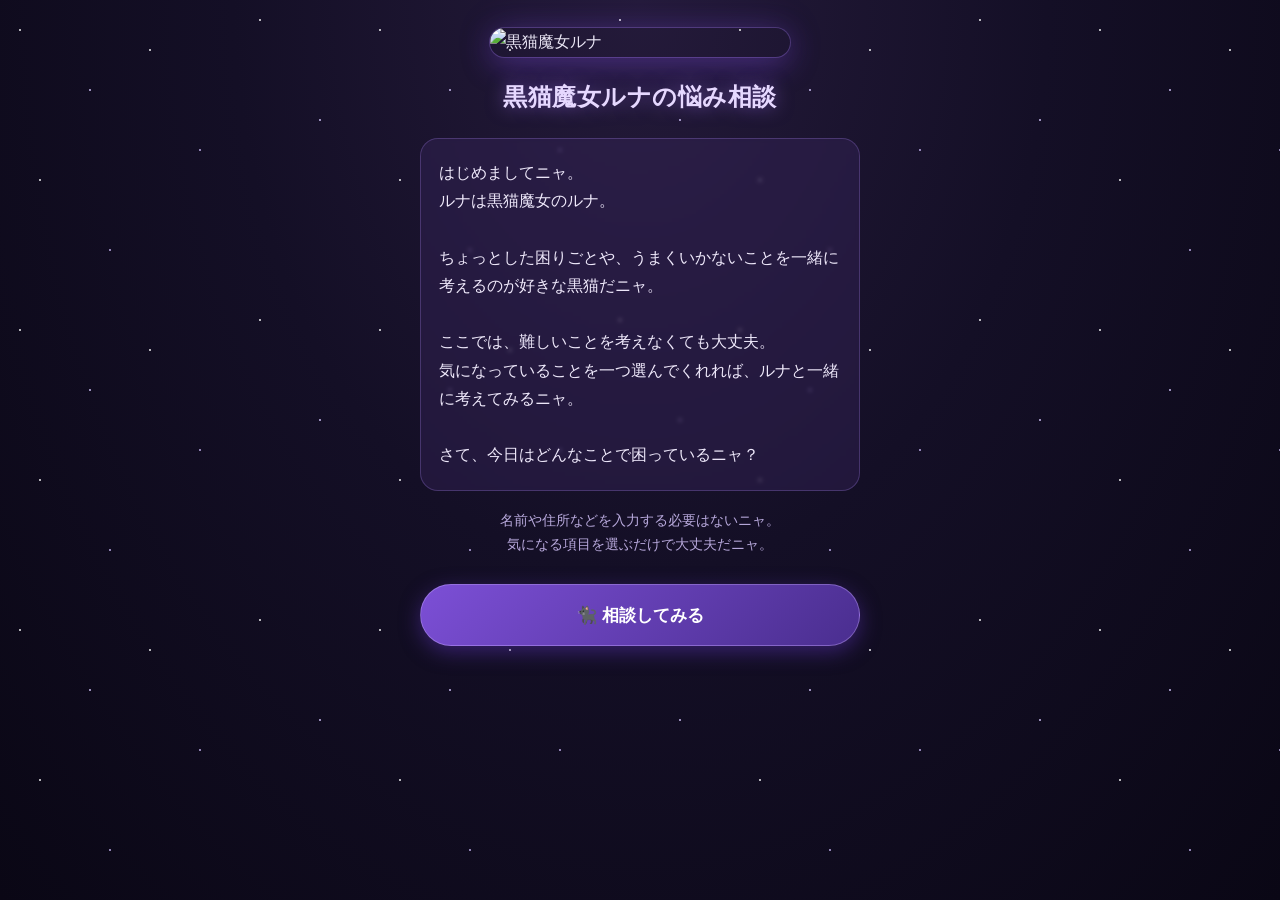
==== index.html @ 9d2d308d "Add files via upload" ====
<!DOCTYPE html>
<html lang="ja">
<head>
<meta charset="UTF-8">
<meta name="viewport" content="width=device-width, initial-scale=1.0, maximum-scale=1.0, user-scalable=no">
<title>黒猫魔女ルナの悩み相談</title>
<link rel="stylesheet" href="style.css">
</head>
<body>

<div class="stars"></div>

<main class="app">

  <!-- ==================== 最初の画面 ==================== -->
  <section id="screen-home" class="screen active">

    <div class="luna-image-wrap">
      <img src="images/luna.png" alt="黒猫魔女ルナ" class="luna-image">
    </div>

    <h1 class="app-title">黒猫魔女ルナの悩み相談</h1>

    <div class="intro-box">
      <p>はじめましてニャ。<br>
      ルナは黒猫魔女のルナ。<br><br>
      ちょっとした困りごとや、うまくいかないことを一緒に考えるのが好きな黒猫だニャ。<br><br>
      ここでは、難しいことを考えなくても大丈夫。<br>
      気になっていることを一つ選んでくれれば、ルナと一緒に考えてみるニャ。<br><br>
      さて、今日はどんなことで困っているニャ？</p>
    </div>

    <p class="privacy-note">名前や住所などを入力する必要はないニャ。<br>気になる項目を選ぶだけで大丈夫だニャ。</p>

    <button id="btn-start" class="btn-primary">🐈‍⬛ 相談してみる</button>

  </section>

  <!-- ==================== 相談開始画面 ==================== -->
  <section id="screen-topics" class="screen">

    <h2 class="topics-title">今日はどんなことで困っているニャ？</h2>

    <div class="topics-list" id="topics-list">
      <!-- ボタンは script.js で生成 -->
    </div>

    <button id="btn-back" class="btn-secondary">← もどる</button>

  </section>

  <!-- ==================== 回答画面 ==================== -->
  <section id="screen-response" class="screen">

    <div class="response-luna-wrap">
      <img src="images/luna.png" alt="黒猫魔女ルナ" class="response-luna-image">
    </div>

    <h2 class="response-worry-title" id="response-worry-title"></h2>

    <div class="response-box" id="response-box"></div>

    <div class="response-buttons">
      <button id="btn-response-more" class="btn-primary-outline">もう少し詳しく相談する</button>
      <button id="btn-response-back" class="btn-secondary">← もどる</button>
      <button id="btn-response-home" class="btn-secondary">最初から相談する</button>
    </div>

  </section>

  <!-- ==================== 深掘り選択肢画面 ==================== -->
  <section id="screen-followup" class="screen">

    <div class="response-luna-wrap">
      <img src="images/luna.png" alt="黒猫魔女ルナ" class="response-luna-image">
    </div>

    <h2 class="topics-title">もう少し詳しく相談してみるニャ</h2>

    <div class="topics-list" id="followup-list">
      <!-- ボタンは script.js で生成 -->
    </div>

    <button id="btn-followup-back" class="btn-secondary">← もどる</button>

  </section>

  <!-- ==================== 深掘り追加回答画面 ==================== -->
  <section id="screen-followup-response" class="screen">

    <div class="response-luna-wrap">
      <img src="images/luna.png" alt="黒猫魔女ルナ" class="response-luna-image">
    </div>

    <h2 class="response-worry-title" id="followup-response-title"></h2>

    <div class="response-box" id="followup-response-box"></div>

    <div class="response-buttons">
      <button id="btn-followupresponse-back" class="btn-secondary">← 選択肢に戻る</button>
      <button id="btn-followupresponse-first" class="btn-secondary">最初の回答に戻る</button>
      <button id="btn-followupresponse-home" class="btn-secondary">最初から相談する</button>
    </div>

  </section>

</main>

<script src="script.js"></script>
</body>
</html>
---- style.css ----
* {
  box-sizing: border-box;
  margin: 0;
  padding: 0;
}

html, body {
  width: 100%;
  overflow-x: hidden;
}

body {
  min-height: 100vh;
  background: radial-gradient(ellipse at top, #241a3a 0%, #140f26 45%, #0a0715 100%);
  color: #eae6f5;
  font-family: "Hiragino Kaku Gothic ProN", "Hiragino Sans", "Yu Gothic", Meiryo, sans-serif;
  position: relative;
  line-height: 1.8;
}

/* ---------- 背景の星 ---------- */
.stars {
  position: fixed;
  inset: 0;
  z-index: 0;
  pointer-events: none;
  background-image:
    radial-gradient(1.5px 1.5px at 20px 30px, #ffffff 100%, transparent),
    radial-gradient(1px 1px at 90px 90px, #d8c9ff 100%, transparent),
    radial-gradient(1.5px 1.5px at 150px 50px, #ffffff 100%, transparent),
    radial-gradient(1px 1px at 200px 150px, #c9b8f5 100%, transparent),
    radial-gradient(1.5px 1.5px at 260px 20px, #ffffff 100%, transparent),
    radial-gradient(1px 1px at 320px 120px, #d8c9ff 100%, transparent),
    radial-gradient(1.5px 1.5px at 40px 180px, #ffffff 100%, transparent),
    radial-gradient(1px 1px at 110px 250px, #c9b8f5 100%, transparent);
  background-repeat: repeat;
  background-size: 360px 300px;
  opacity: 0.7;
}

.app {
  position: relative;
  z-index: 1;
  max-width: 480px;
  margin: 0 auto;
  padding: 28px 20px 48px;
  min-height: 100vh;
}

/* ---------- 画面切り替え ---------- */
.screen {
  display: none;
}
.screen.active {
  display: block;
  animation: fadeIn 0.4s ease;
}
@keyframes fadeIn {
  from { opacity: 0; transform: translateY(8px); }
  to { opacity: 1; transform: translateY(0); }
}

/* ---------- ホーム画面 ---------- */
.luna-image-wrap {
  display: flex;
  justify-content: center;
  margin-bottom: 18px;
}

.luna-image {
  width: 78%;
  max-width: 300px;
  border-radius: 20px;
  box-shadow: 0 0 0 1px rgba(180, 140, 255, 0.25),
              0 8px 30px rgba(120, 70, 220, 0.35),
              0 0 40px rgba(150, 100, 255, 0.15);
}

.app-title {
  text-align: center;
  font-size: 1.5rem;
  font-weight: 700;
  color: #e6d8ff;
  letter-spacing: 0.02em;
  margin-bottom: 20px;
  text-shadow: 0 0 18px rgba(170, 120, 255, 0.5);
}

.intro-box {
  background: rgba(60, 40, 100, 0.35);
  border: 1px solid rgba(180, 140, 255, 0.25);
  border-radius: 18px;
  padding: 20px 18px;
  font-size: 0.98rem;
  color: #efe9fb;
  margin-bottom: 18px;
  backdrop-filter: blur(2px);
}

.privacy-note {
  text-align: center;
  font-size: 0.85rem;
  color: #b7a8db;
  margin-bottom: 26px;
}

/* ---------- ボタン共通 ---------- */
.btn-primary {
  display: block;
  width: 100%;
  padding: 18px 16px;
  font-size: 1.08rem;
  font-weight: 700;
  color: #fff;
  background: linear-gradient(135deg, #7c4fd6, #4a2e8f);
  border: 1px solid rgba(200, 170, 255, 0.4);
  border-radius: 999px;
  box-shadow: 0 6px 20px rgba(90, 50, 180, 0.5);
  cursor: pointer;
  transition: transform 0.15s ease, box-shadow 0.15s ease;
  -webkit-tap-highlight-color: transparent;
}
.btn-primary:active {
  transform: scale(0.97);
  box-shadow: 0 3px 12px rgba(90, 50, 180, 0.5);
}

.btn-secondary {
  display: block;
  width: 100%;
  margin-top: 24px;
  padding: 14px 16px;
  font-size: 0.95rem;
  font-weight: 600;
  color: #cfc0f2;
  background: transparent;
  border: 1px solid rgba(180, 140, 255, 0.35);
  border-radius: 999px;
  cursor: pointer;
  -webkit-tap-highlight-color: transparent;
}
.btn-secondary:active {
  background: rgba(120, 80, 200, 0.15);
}

/* ---------- 相談トピック画面 ---------- */
.topics-title {
  text-align: center;
  font-size: 1.15rem;
  font-weight: 700;
  color: #e6d8ff;
  margin: 6px 0 22px;
  text-shadow: 0 0 14px rgba(170, 120, 255, 0.4);
}

.topics-list {
  display: flex;
  flex-direction: column;
  gap: 12px;
}

.topic-btn {
  width: 100%;
  text-align: left;
  padding: 15px 18px;
  font-size: 0.96rem;
  color: #f0eaff;
  background: rgba(50, 34, 90, 0.55);
  border: 1px solid rgba(160, 120, 240, 0.28);
  border-radius: 14px;
  cursor: pointer;
  transition: background 0.15s ease, transform 0.1s ease;
  -webkit-tap-highlight-color: transparent;
}

.topic-btn:active {
  background: rgba(110, 70, 200, 0.5);
  transform: scale(0.98);
}

.topic-btn .num {
  color: #b899ff;
  margin-right: 8px;
  font-weight: 700;
}

/* ---------- 回答画面 ---------- */
.response-luna-wrap {
  display: flex;
  justify-content: center;
  margin-bottom: 14px;
}

.response-luna-image {
  width: 46%;
  max-width: 160px;
  border-radius: 16px;
  box-shadow: 0 0 0 1px rgba(180, 140, 255, 0.25),
              0 6px 22px rgba(120, 70, 220, 0.35),
              0 0 30px rgba(150, 100, 255, 0.15);
}

.response-worry-title {
  text-align: center;
  font-size: 1.08rem;
  font-weight: 700;
  color: #d8c4ff;
  margin-bottom: 16px;
  padding: 0 6px;
}

.response-box {
  background: rgba(60, 40, 100, 0.35);
  border: 1px solid rgba(180, 140, 255, 0.25);
  border-radius: 18px;
  padding: 20px 18px;
  font-size: 0.96rem;
  color: #efe9fb;
  margin-bottom: 24px;
  backdrop-filter: blur(2px);
}

.response-box p {
  margin-bottom: 14px;
}
.response-box p:last-child {
  margin-bottom: 0;
}

.response-buttons {
  display: flex;
  flex-direction: column;
  gap: 12px;
}

.btn-primary-outline {
  display: block;
  width: 100%;
  padding: 16px 16px;
  font-size: 1rem;
  font-weight: 700;
  color: #e6d8ff;
  background: rgba(124, 79, 214, 0.18);
  border: 1px solid rgba(180, 140, 255, 0.45);
  border-radius: 999px;
  cursor: pointer;
  -webkit-tap-highlight-color: transparent;
  transition: transform 0.15s ease, background 0.15s ease;
}
.btn-primary-outline:active {
  transform: scale(0.97);
  background: rgba(124, 79, 214, 0.32);
}

@media (max-width: 360px) {
  .app-title { font-size: 1.32rem; }
  .topic-btn { font-size: 0.9rem; padding: 13px 14px; }
  .response-worry-title { font-size: 1rem; }
}
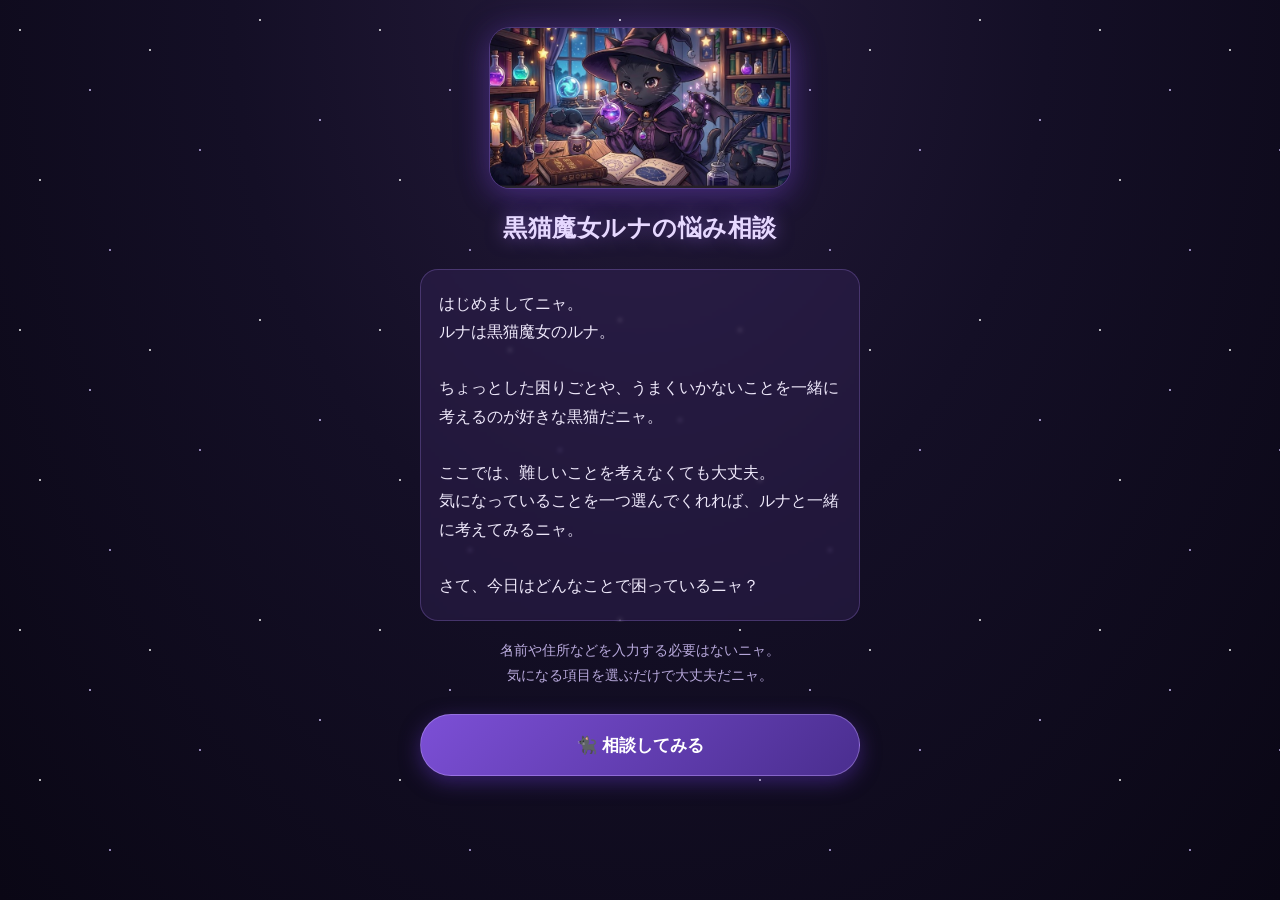
==== commit fc690f4c: "Update index.html" ====
--- a/index.html
+++ b/index.html
@@ -7,6 +7,7 @@
 <link rel="stylesheet" href="style.css">
 </head>
 <body>
+<audio id="bgm" src="tsukinokobune.mp3" loop></audio>
 
 <div class="stars"></div>
 
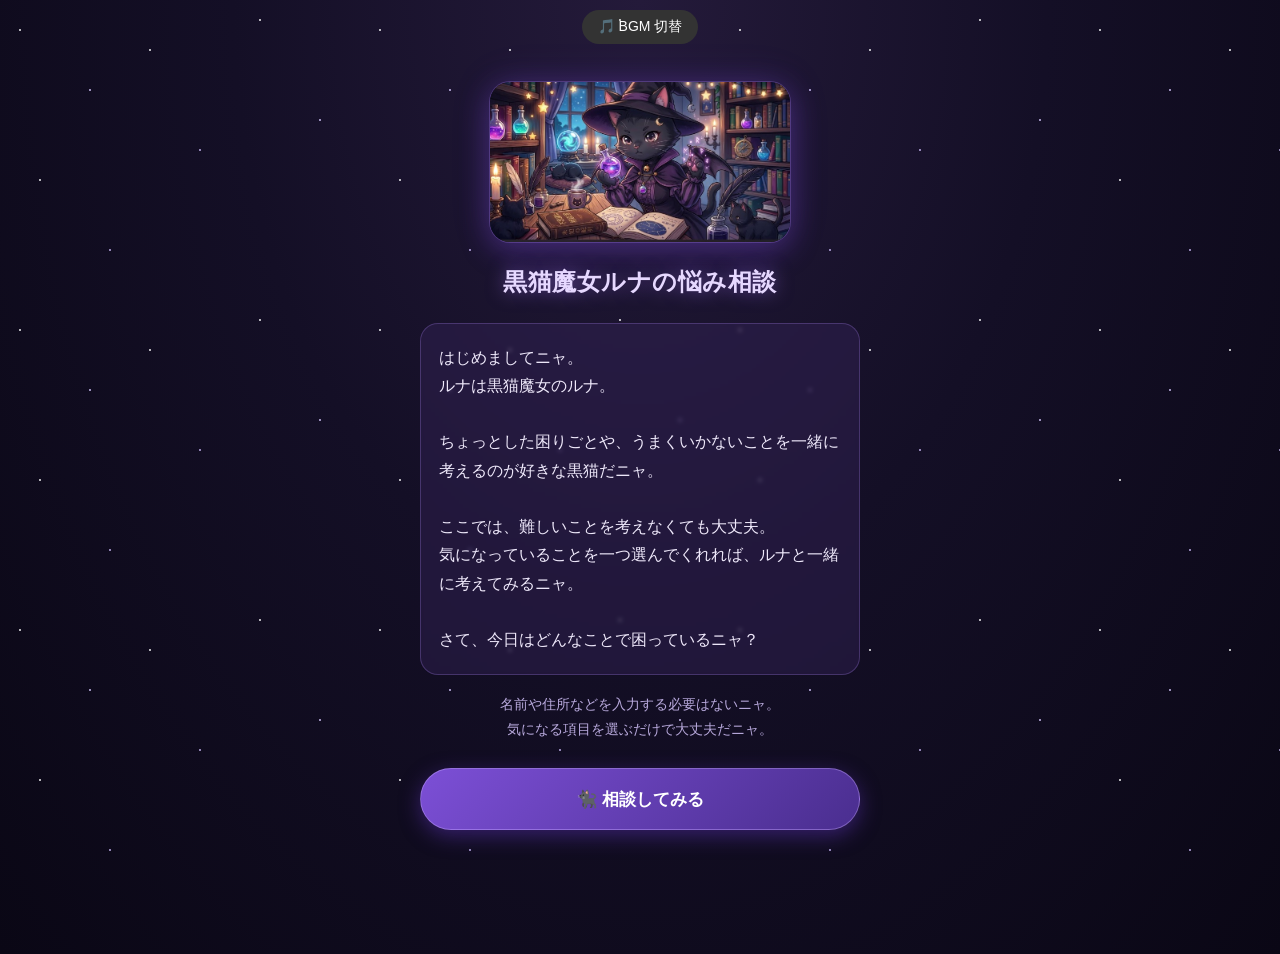
==== commit a01415c2: "Update index.html" ====
--- a/index.html
+++ b/index.html
@@ -8,6 +8,7 @@
 </head>
 <body>
 <audio id="bgm" src="tsukinokobune.mp3" loop></audio>
+<div style="text-align:center; padding:10px;"><button onclick="const m=document.getElementById('bgm'); m.paused?m.play():m.pause();" style="background:#333; color:#fff; padding:8px 16px; border-radius:20px; border:none; font-size:14px;">🎵 BGM 切替</button></div>
 
 <div class="stars"></div>
 
